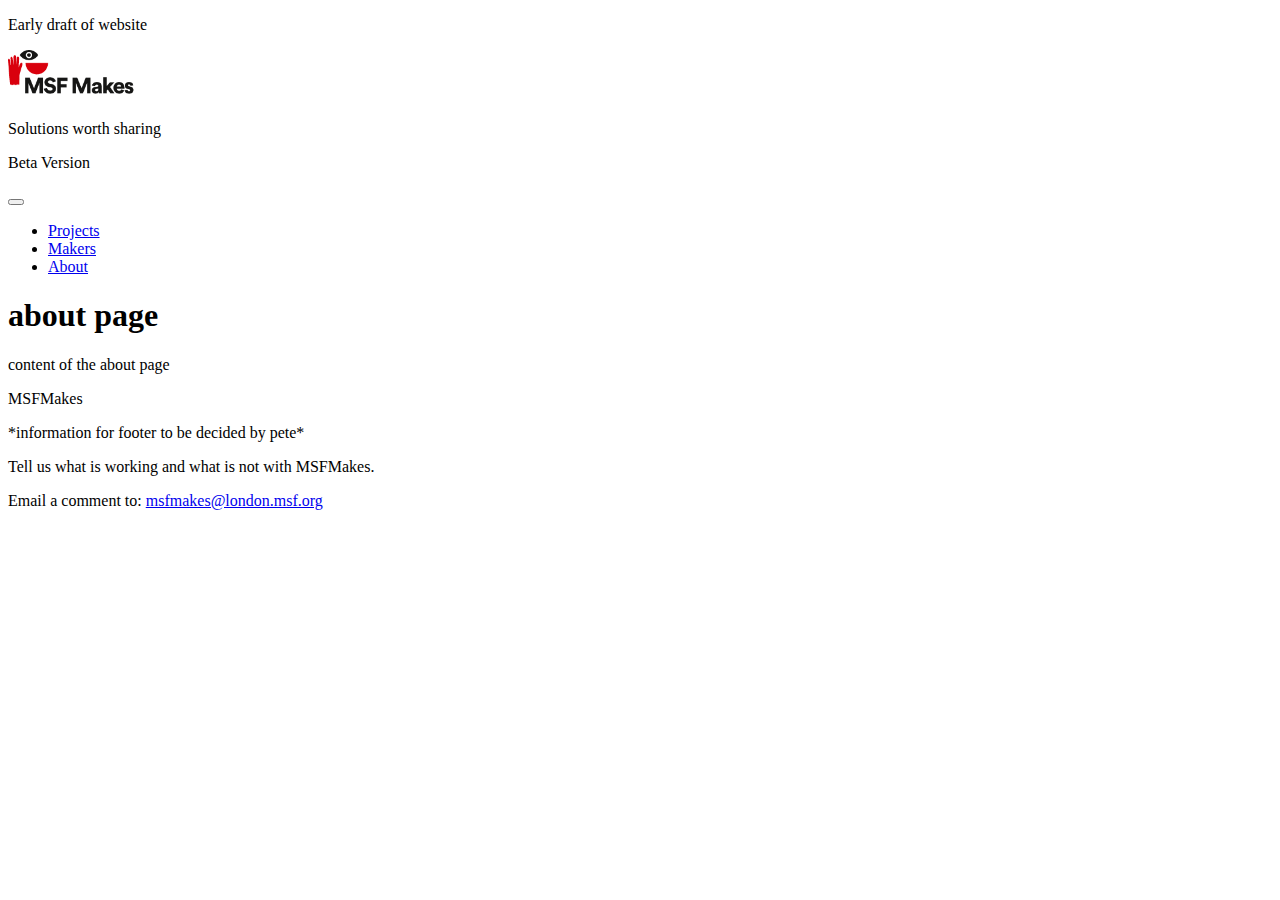
==== about/index.html @ 44905a4c "initial commit of public" ====
<!doctype html>
<html lang="en">
  <head>
    <meta charset="utf-8">
    <meta name="viewport" content="width=device-width, initial-scale=1, shrink-to-fit=no">
    
    <link rel="stylesheet" href="http://example.org/css/bootstrap.min.css">
    
    <link rel="stylesheet" href="http://example.org/css/msfmakes.css">
    
    <script src="http://example.org/js/jquery-3.4.1.min.js"></script>
    
    <script src="http://example.org/js/bootstrap.min.js"></script>
    <link href="https://fonts.googleapis.com/css?family=Poppins:400,700&display=swap" rel="stylesheet">
    <title>About</title>
  </head>  
  <body>
    <div class="temp_banner">
	<p class=subsectiontitle>Early draft of website</p>
</div>
<div id="nav-border" class="container">
  <nav class="navbar navbar-expand-lg">
	<a class="navbar-brand" href="/"><img id="menu_logo" src="/images/menu/MSF_LOGO.png" alt="MSF Logo" height="50px" /></a>
	<div class="tagline">
	  <p id="toptagline">Solutions worth sharing</p>
	  <p id="bottomtagline">Beta Version</p>
	</div>
	  <button class="navbar-toggler" type="button" data-toggle="collapse" data-target="#navbarSupportedContent" aria-controls="navbarSupportedContent" aria-expanded="false" aria-label="Toggle navigation">
	    <span class="navbar-toggler-icon"></span>
	  </button>
	  <div class="collapse navbar-collapse" id="navbarSupportedContent">
	    <ul id="menuitems" class="navbar-nav mx-auto">
	      
	    	
			  <li class="nav-item">
			    <a class="nav-link" href="/">Projects</a>
			  </li>
	      
	    	
			  <li class="nav-item">
			    <a class="nav-link" href="/makers/">Makers</a>
			  </li>
	      
	    	
			  <li class="nav-item">
			    <a class="nav-link" href="/about/">About</a>
			  </li>
	      
	    </ul>
	  </div>
  </nav>
</div>
    <div class="container">
      <main id="main">
       

<div id="projectpage">
	<div class="row">
		<div class="col-md-12">
			<h1 id="about-page">about page</h1>
<p>content of the about page</p>

		</div>
	</div>
</div>


      </main>
      <div id="footer" class="row contentrow">
	<div  class="col-md-4">
		<p>MSFMakes</p>
		<p>*information for footer to be decided by pete*</p>
	</div>
	<div class="col-md-4">
	</div>
	<div class="col-md-4">
		<p>Tell us what is working and what is not with MSFMakes.</p>
		<p>Email a comment to: <a href="mailto:msfmakes@london.msf.org">msfmakes@london.msf.org</a></p>
	</div>
</div>
    </div>
  </body>
</html>
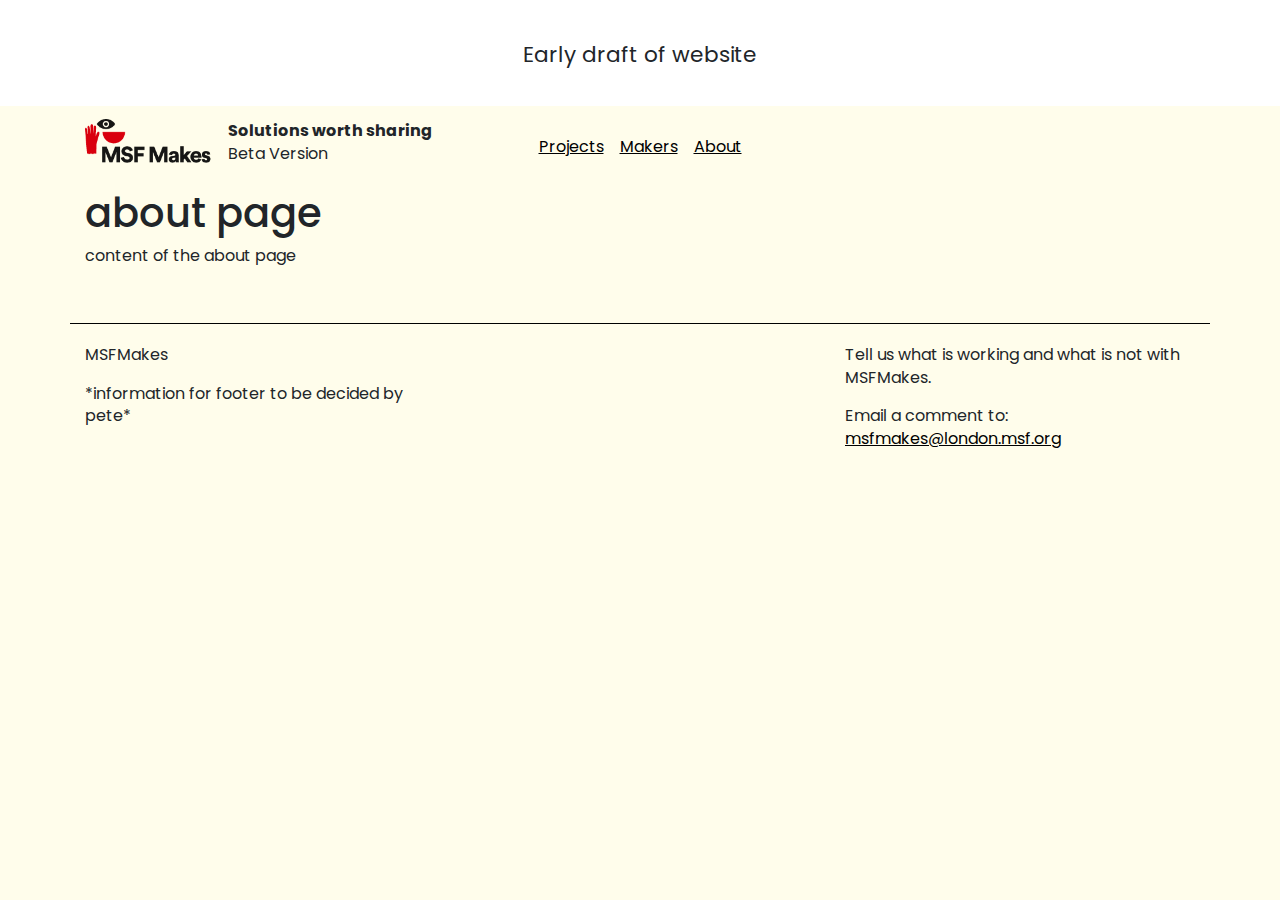
==== commit 87bb69b2: "fixing URLs" ====
--- a/about/index.html
+++ b/about/index.html
@@ -4,13 +4,13 @@
     <meta charset="utf-8">
     <meta name="viewport" content="width=device-width, initial-scale=1, shrink-to-fit=no">
     
-    <link rel="stylesheet" href="http://example.org/css/bootstrap.min.css">
+    <link rel="stylesheet" href="/css/bootstrap.min.css">
     
-    <link rel="stylesheet" href="http://example.org/css/msfmakes.css">
+    <link rel="stylesheet" href="/css/msfmakes.css">
     
-    <script src="http://example.org/js/jquery-3.4.1.min.js"></script>
+    <script src="/js/jquery-3.4.1.min.js"></script>
     
-    <script src="http://example.org/js/bootstrap.min.js"></script>
+    <script src="/js/bootstrap.min.js"></script>
     <link href="https://fonts.googleapis.com/css?family=Poppins:400,700&display=swap" rel="stylesheet">
     <title>About</title>
   </head>  
--- a/css/msfmakes.css
+++ b/css/msfmakes.css
@@ -0,0 +1,199 @@
+body {
+	background-color:#fffdeb;
+	font-family: 'Poppins', sans-serif;
+	line-height:1.4;
+}
+
+a {
+	color:#000;
+	text-decoration: underline;
+}
+
+/* menu */
+
+.navbar {
+	align-items: initial;
+}
+
+#menu_logo {
+	vertical-align: top;
+}
+
+.tagline {
+	display:inline-block;
+}
+
+#toptagline {
+	margin-bottom:0px;
+	margin-top:6px;
+	font-weight:700;
+}
+
+@media  (min-width: 900px) {
+	#menuitems {
+	    position: absolute;
+	    left: 50%;
+	    transform: translateX(-50%);
+	}
+}
+
+#menuitems li a {
+	color:#000;
+}
+
+
+.navbar {
+	padding: .5rem 0rem;
+}
+
+.highlight {
+	font-weight: 700;
+	font-size:1.35em;
+}
+
+#mainpageintro {
+	background-color:#fef480;
+}
+
+#mainpageintroleft {
+	padding-left:40px;
+	padding-top:40px;
+}
+
+/*@media  (min-width: 900px) {
+	.contentrow {
+		margin-left:-30px;
+		margin-right:-30px;
+	}
+}*/
+
+/* title */
+
+.subsectiontitle, h3 {
+	font-size:1.35em;
+	margin-top:20px;
+}
+
+
+/* project cards  and makers profile*/
+
+.projectcard, .makerprofile {
+	width:100%;
+	margin-top:30px;
+	font-weight:700;
+}
+
+.projectcard p, .makerprofile p {
+	margin-bottom:0px;
+}
+
+.projectcard_title, .makerprofile_name {
+	font-size:1.2em;
+}
+
+.projectcard_number {
+	font-size:1.2em;
+}
+
+.projectcard_author a, .makerprofile_project a {
+	color:#aaaaaa;
+}
+
+.projectcard_description, .makerprofile_bio {
+	font-weight:400;
+}
+
+.lookingout {
+	background-color: #fbe07c;
+}
+
+.lookingout_text {
+	padding:20px;
+}
+
+/* icon fillers */
+
+.iconsegment {
+  display:flex;
+  align-items:center;
+  justify-content:center;
+}
+
+/* footer */
+
+#footer {
+	margin-top:40px;
+	padding-top:20px;
+	border-top:1px solid #000;
+}
+
+/* project page */
+
+#projectpage img {
+	width:100%;
+}
+
+#headlineimage {
+	background-size: auto 100%;
+	background-position: center top;
+	padding-bottom:20px;
+	background-clip: content-box;
+	min-height:300px;
+}
+
+#projectpage li {
+	list-style-type: none;
+	border-bottom: 1px solid #000;
+	padding-bottom:5px;
+	margin-bottom:5px;
+	font-size:0.9em;
+}
+
+#projectpage ul {
+	padding-left:0px;
+}
+
+.referentstip {
+	background-color:#fbe07c;
+	padding:20px;
+	font-weight:700;
+}
+
+.referentstipimg {
+	width:40px !important;
+	display:block;
+	padding-bottom:10px;
+}
+
+.approval {
+	border:1px solid #000;
+	display:inline-block;
+	border-radius:20px;
+	width:40px;
+	height:40px;
+	line-height:40px;
+	text-align: center;
+	vertical-align: middle;
+	font-weight:700;
+	font-size:1.2em;
+}
+
+.approvalr {
+	color:#ed1c24;
+}
+
+.approvaly {
+	color:#fbe07c;
+}
+
+.approvalg {
+	color:#91ccad;
+}
+
+/* banner */
+
+.temp_banner {
+	text-align:center;
+	background-color:#fff;
+	padding:20px;
+}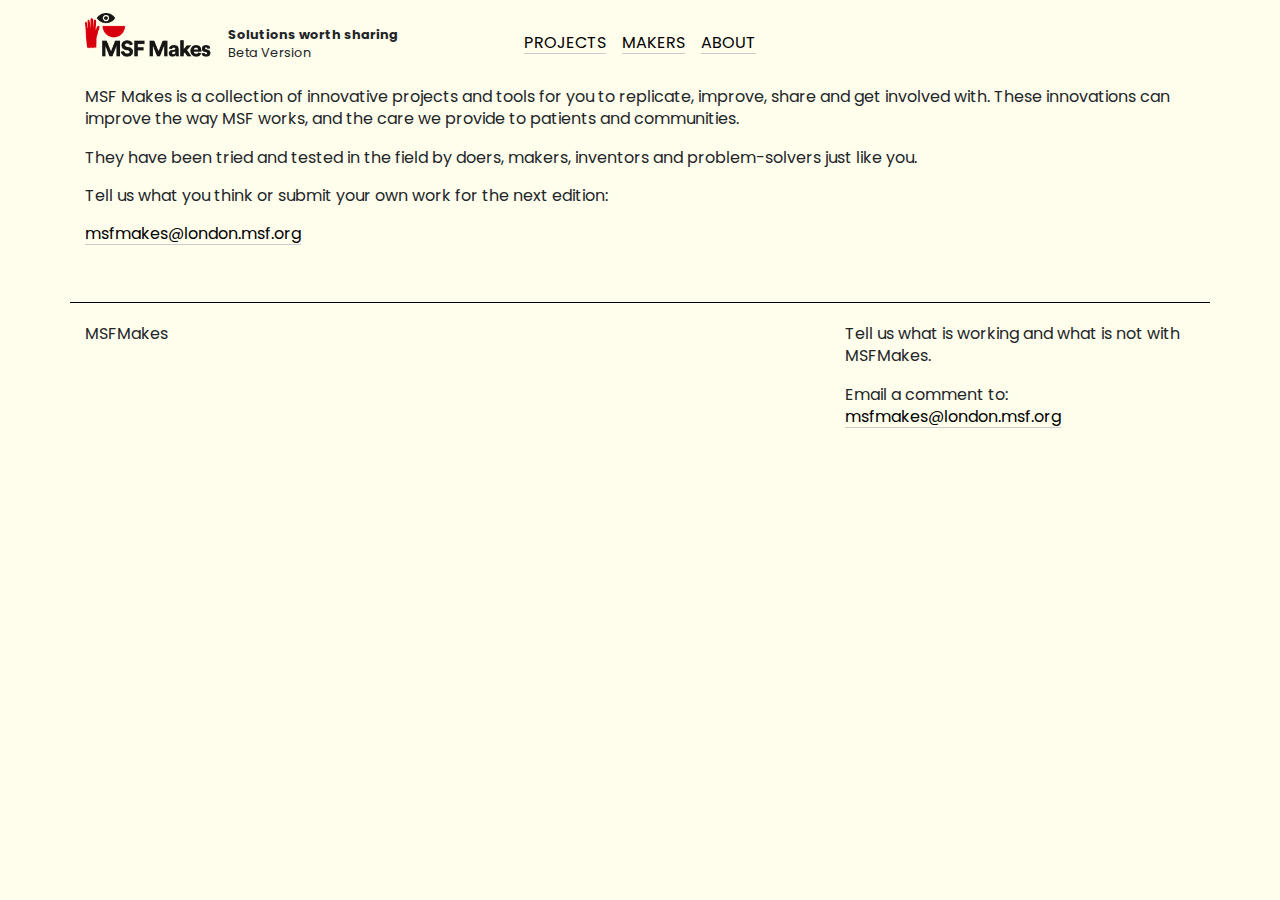
==== commit 07eb1796: "updating website" ====
--- a/about/index.html
+++ b/about/index.html
@@ -15,10 +15,7 @@
     <title>About</title>
   </head>  
   <body>
-    <div class="temp_banner">
-	<p class=subsectiontitle>Early draft of website</p>
-</div>
-<div id="nav-border" class="container">
+    <div id="nav-border" class="container">
   <nav class="navbar navbar-expand-lg">
 	<a class="navbar-brand" href="/"><img id="menu_logo" src="/images/menu/MSF_LOGO.png" alt="MSF Logo" height="50px" /></a>
 	<div class="tagline">
@@ -33,17 +30,17 @@
 	      
 	    	
 			  <li class="nav-item">
-			    <a class="nav-link" href="/">Projects</a>
+			    <a class="nav-link" href="/">PROJECTS</a>
 			  </li>
 	      
 	    	
 			  <li class="nav-item">
-			    <a class="nav-link" href="/makers/">Makers</a>
+			    <a class="nav-link" href="/makers/">MAKERS</a>
 			  </li>
 	      
 	    	
 			  <li class="nav-item">
-			    <a class="nav-link" href="/about/">About</a>
+			    <a class="nav-link" href="/about/">ABOUT</a>
 			  </li>
 	      
 	    </ul>
@@ -57,8 +54,10 @@
 <div id="projectpage">
 	<div class="row">
 		<div class="col-md-12">
-			<h1 id="about-page">about page</h1>
-<p>content of the about page</p>
+			<p>MSF Makes is a collection of innovative projects and tools for you to replicate, improve, share and get involved with. These innovations can improve the way MSF works, and the care we provide to patients and communities.</p>
+<p>They have been tried and tested in the field by doers, makers, inventors and problem-solvers just like you.</p>
+<p>Tell us what you think or submit your own work for the next edition:</p>
+<p><!-- raw HTML omitted --><a href="mailto:msfmakes@london.msf.org">msfmakes@london.msf.org</a><!-- raw HTML omitted --></p>
 
 		</div>
 	</div>
@@ -69,7 +68,6 @@
       <div id="footer" class="row contentrow">
 	<div  class="col-md-4">
 		<p>MSFMakes</p>
-		<p>*information for footer to be decided by pete*</p>
 	</div>
 	<div class="col-md-4">
 	</div>
@@ -79,5 +77,6 @@
 	</div>
 </div>
     </div>
+    <script src="/js/site.js"></script>
   </body>
 </html>--- a/css/msfmakes.css
+++ b/css/msfmakes.css
@@ -4,9 +4,17 @@
 	line-height:1.4;
 }
 
-a {
+a, .navlink {
 	color:#000;
 	text-decoration: underline;
+	text-underline-position: under;
+	text-decoration-color: #ccc;
+}
+
+a:hover, .navlink {
+	color:#000;
+	text-decoration: underline !important;
+	text-decoration-color: #000 !important;;
 }
 
 /* menu */
@@ -21,6 +29,8 @@
 
 .tagline {
 	display:inline-block;
+	font-size:0.8em;
+	padding-top:12px;
 }
 
 #toptagline {
@@ -81,10 +91,12 @@
 	width:100%;
 	margin-top:30px;
 	font-weight:700;
+	border-bottom:1px solid #ccc;
+    padding-bottom:20px;
 }
 
 .projectcard p, .makerprofile p {
-	margin-bottom:0px;
+	margin-bottom:4px;
 }
 
 .projectcard_title, .makerprofile_name {
@@ -105,10 +117,24 @@
 
 .lookingout {
 	background-color: #fbe07c;
+	background-clip: content-box;
+	width:100%;
+	margin-top:30px;
+	font-weight:700;
 }
 
 .lookingout_text {
 	padding:20px;
+}
+
+.lookingout p {
+	margin-bottom:4px;
+}
+
+.projectcard_title a:hover ~ .projectcard_title a{
+	color:#000;
+	text-decoration: underline !important;
+	text-decoration-color: #000 !important;;
 }
 
 /* icon fillers */
@@ -141,7 +167,7 @@
 	min-height:300px;
 }
 
-#projectpage li {
+#ingredients li {
 	list-style-type: none;
 	border-bottom: 1px solid #000;
 	padding-bottom:5px;
@@ -149,14 +175,21 @@
 	font-size:0.9em;
 }
 
-#projectpage ul {
+#ingredients ul {
 	padding-left:0px;
+}
+
+.activelearningcomponent {
+	background-color:#f4f4f8;
+	padding:20px;
+	margin-bottom:10px;
 }
 
 .referentstip {
 	background-color:#fbe07c;
 	padding:20px;
 	font-weight:700;
+	margin-bottom:10px;
 }
 
 .referentstipimg {
@@ -182,7 +215,7 @@
 	color:#ed1c24;
 }
 
-.approvaly {
+.approvala {
 	color:#fbe07c;
 }
 
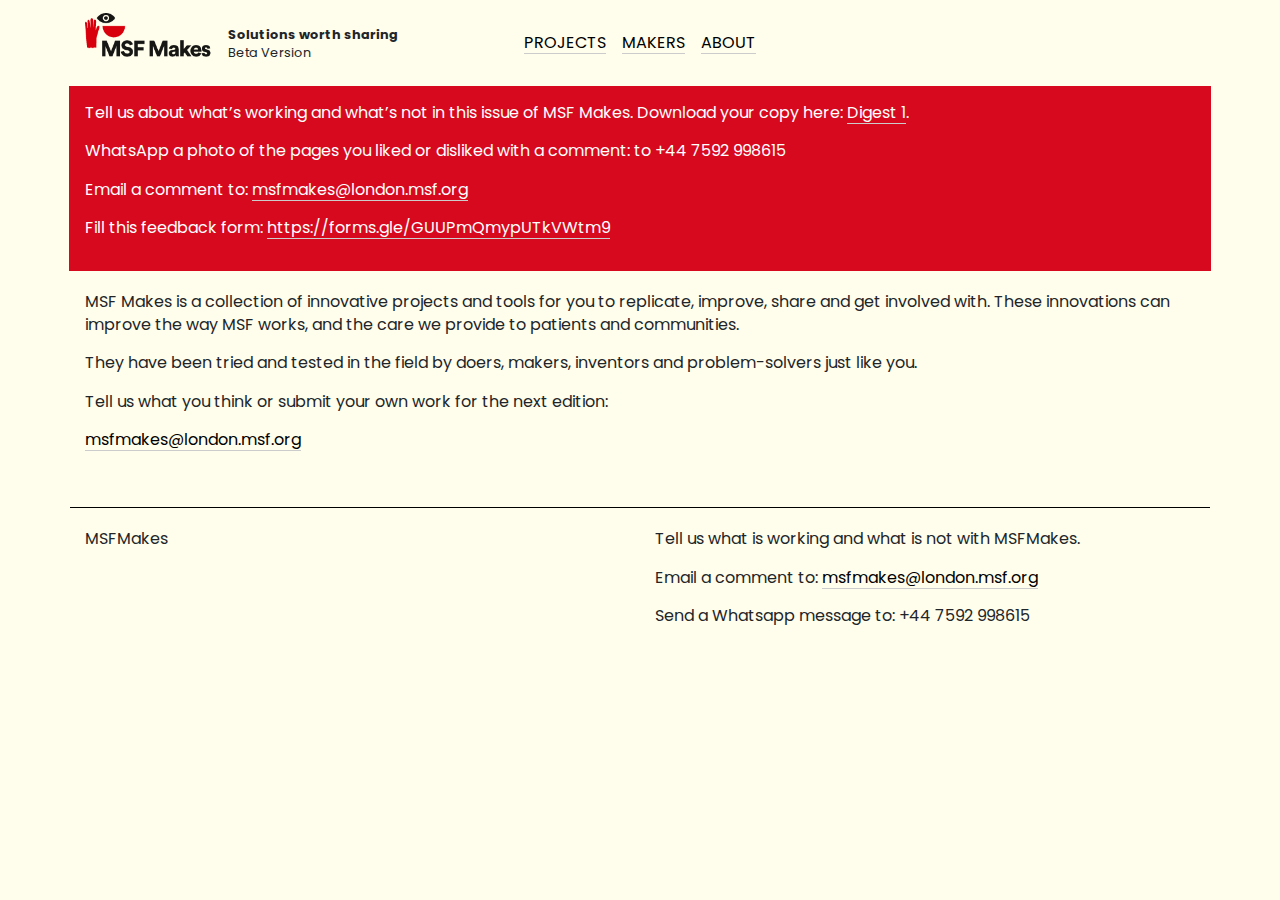
==== commit efec6ad4: "update for feedback and tracking analytics" ====
--- a/about/index.html
+++ b/about/index.html
@@ -15,6 +15,15 @@
     <title>About</title>
   </head>  
   <body>
+      
+    <script async src="https://www.googletagmanager.com/gtag/js?id=UA-137388401-2"></script>
+    <script>
+      window.dataLayer = window.dataLayer || [];
+      function gtag(){dataLayer.push(arguments);}
+      gtag('js', new Date());
+
+      gtag('config', 'UA-137388401-2');
+    </script>
     <div id="nav-border" class="container">
   <nav class="navbar navbar-expand-lg">
 	<a class="navbar-brand" href="/"><img id="menu_logo" src="/images/menu/MSF_LOGO.png" alt="MSF Logo" height="50px" /></a>
@@ -46,6 +55,7 @@
 	    </ul>
 	  </div>
   </nav>
+  <div class="feedbackbanner"><p>Tell us about what’s working and what’s not in this issue of MSF Makes. Download your copy here: <a href="/MSFMakes_Digest_1.pdf">Digest 1</a>.</p><p>WhatsApp a photo of the pages you liked or disliked with a comment: to +44 7592 998615</p><p>Email a comment to: <a href="mailto:msfmakes@london.msf.org">msfmakes@london.msf.org</a></p><p>Fill this feedback form: <a href="https://forms.gle/GUUPmQmypUTkVWtm9">https://forms.gle/GUUPmQmypUTkVWtm9</a></div>
 </div>
     <div class="container">
       <main id="main">
@@ -66,14 +76,13 @@
 
       </main>
       <div id="footer" class="row contentrow">
-	<div  class="col-md-4">
+	<div  class="col-md-6">
 		<p>MSFMakes</p>
 	</div>
-	<div class="col-md-4">
-	</div>
-	<div class="col-md-4">
+	<div class="col-md-6">
 		<p>Tell us what is working and what is not with MSFMakes.</p>
 		<p>Email a comment to: <a href="mailto:msfmakes@london.msf.org">msfmakes@london.msf.org</a></p>
+		<p>Send a Whatsapp message to: +44 7592 998615</p>
 	</div>
 </div>
     </div>
--- a/css/msfmakes.css
+++ b/css/msfmakes.css
@@ -229,4 +229,17 @@
 	text-align:center;
 	background-color:#fff;
 	padding:20px;
+}
+
+.feedbackbanner {
+	background-color:#d7091e;
+	color:white;
+	margin-left: -16px;
+	margin-right: -16px;
+	padding:16px;
+	margin-bottom:20px;
+}
+
+.feedbackbanner a {
+	color:white;
 }